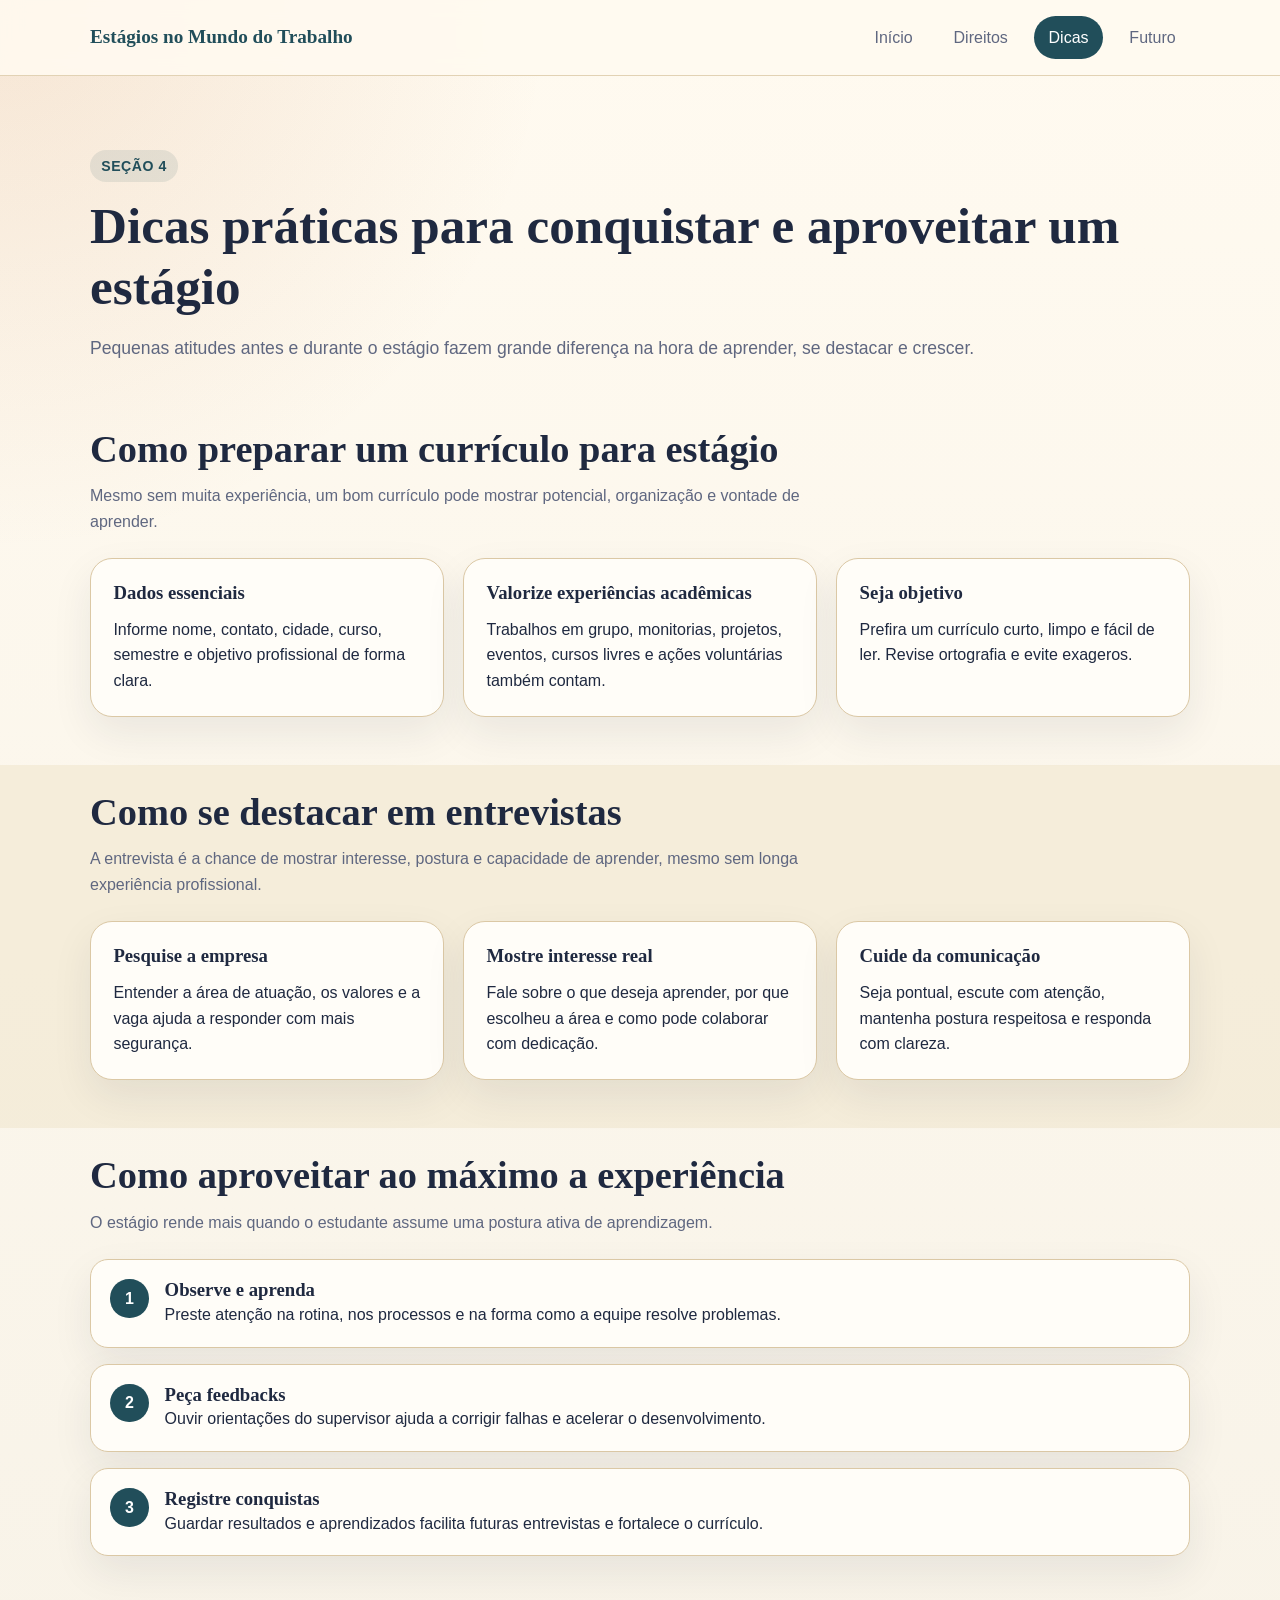
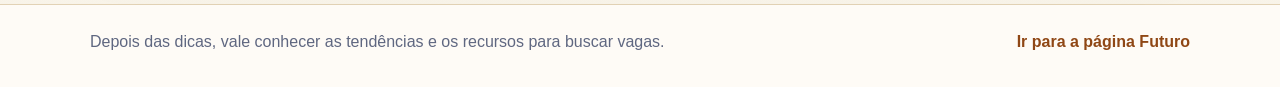
==== pages/dicas.html @ 53ed5a2e "projeto mundo do trabalho" ====
<!DOCTYPE html>
<html lang="pt-BR">
<head>
    <meta charset="UTF-8">
    <meta name="viewport" content="width=device-width, initial-scale=1.0">
    <meta name="description" content="Dicas práticas para currículo, entrevistas e aproveitamento da experiência de estágio.">
    <link rel="stylesheet" href="../style.css">
    <title>Estágios no Mundo do Trabalho | Dicas</title>
</head>
<body class="page-tips">
    <!-- Cabeçalho com a mesma navegação usada no restante do site -->
    <header class="site-header">
        <div class="container header-wrap">
            <a class="brand" href="../index.html">Estágios no Mundo do Trabalho</a>

            <!-- Menu principal com destaque da página atual -->
            <nav class="site-nav" aria-label="Navegação principal">
                <a href="../index.html">Início</a>
                <a href="direitos.html">Direitos</a>
                <a class="is-active" href="dicas.html">Dicas</a>
                <a href="futuro.html">Futuro</a>
            </nav>
        </div>
    </header>

    <main>
        <!-- Introdução curta para situar o visitante no tema da página -->
        <section class="subhero">
            <div class="container">
                <p class="eyebrow">Seção 4</p>
                <h1>Dicas práticas para conquistar e aproveitar um estágio</h1>
                <p class="lead">
                    Pequenas atitudes antes e durante o estágio fazem grande diferença na hora de aprender, se destacar e crescer.
                </p>
            </div>
        </section>

        <!-- Bloco com orientações para montar um currículo simples e objetivo -->
        <section class="section">
            <div class="container">
                <div class="section-heading">
                    <h2>Como preparar um currículo para estágio</h2>
                    <p>
                        Mesmo sem muita experiência, um bom currículo pode mostrar potencial, organização e vontade de aprender.
                    </p>
                </div>

                <div class="tips-grid">
                    <article class="tip-card">
                        <h3>Dados essenciais</h3>
                        <p>
                            Informe nome, contato, cidade, curso, semestre e objetivo profissional de forma clara.
                        </p>
                    </article>

                    <article class="tip-card">
                        <h3>Valorize experiências acadêmicas</h3>
                        <p>
                            Trabalhos em grupo, monitorias, projetos, eventos, cursos livres e ações voluntárias também contam.
                        </p>
                    </article>

                    <article class="tip-card">
                        <h3>Seja objetivo</h3>
                        <p>
                            Prefira um currículo curto, limpo e fácil de ler. Revise ortografia e evite exageros.
                        </p>
                    </article>
                </div>
            </div>
        </section>

        <!-- Seção com estratégias para o momento da entrevista -->
        <section class="section section-contrast">
            <div class="container">
                <div class="section-heading">
                    <h2>Como se destacar em entrevistas</h2>
                    <p>
                        A entrevista é a chance de mostrar interesse, postura e capacidade de aprender, mesmo sem longa experiência profissional.
                    </p>
                </div>

                <div class="card-grid">
                    <article class="info-card">
                        <h3>Pesquise a empresa</h3>
                        <p>
                            Entender a área de atuação, os valores e a vaga ajuda a responder com mais segurança.
                        </p>
                    </article>

                    <article class="info-card">
                        <h3>Mostre interesse real</h3>
                        <p>
                            Fale sobre o que deseja aprender, por que escolheu a área e como pode colaborar com dedicação.
                        </p>
                    </article>

                    <article class="info-card">
                        <h3>Cuide da comunicação</h3>
                        <p>
                            Seja pontual, escute com atenção, mantenha postura respeitosa e responda com clareza.
                        </p>
                    </article>
                </div>
            </div>
        </section>

        <!-- Seção com conselhos para aproveitar bem a vivência do estágio -->
        <section class="section">
            <div class="container">
                <div class="section-heading">
                    <h2>Como aproveitar ao máximo a experiência</h2>
                    <p>
                        O estágio rende mais quando o estudante assume uma postura ativa de aprendizagem.
                    </p>
                </div>

                <div class="timeline">
                    <article class="timeline-item">
                        <span class="timeline-number">1</span>
                        <div>
                            <h3>Observe e aprenda</h3>
                            <p>Preste atenção na rotina, nos processos e na forma como a equipe resolve problemas.</p>
                        </div>
                    </article>

                    <article class="timeline-item">
                        <span class="timeline-number">2</span>
                        <div>
                            <h3>Peça feedbacks</h3>
                            <p>Ouvir orientações do supervisor ajuda a corrigir falhas e acelerar o desenvolvimento.</p>
                        </div>
                    </article>

                    <article class="timeline-item">
                        <span class="timeline-number">3</span>
                        <div>
                            <h3>Registre conquistas</h3>
                            <p>Guardar resultados e aprendizados facilita futuras entrevistas e fortalece o currículo.</p>
                        </div>
                    </article>
                </div>
            </div>
        </section>
    </main>

    <!-- Rodapé com chamada para a última página do site -->
    <footer class="site-footer">
        <div class="container footer-wrap">
            <p>Depois das dicas, vale conhecer as tendências e os recursos para buscar vagas.</p>
            <a class="footer-link" href="futuro.html">Ir para a página Futuro</a>
        </div>
    </footer>
</body>
</html>
---- style.css ----
/* Reset básico para padronizar espaçamentos e facilitar o layout */
* {
    margin: 0;
    padding: 0;
    box-sizing: border-box;
}

/* Variáveis de cor e tipografia para manter consistência visual no site */
:root {
    --bg: #f8f3e8;
    --surface: #fffdf8;
    --surface-soft: #f1e5cd;
    --text: #1f2940;
    --text-soft: #5f6780;
    --primary: #c16a2a;
    --primary-dark: #8f4715;
    --accent: #214e5a;
    --border: #dbc8a5;
    --shadow: 0 16px 40px rgba(31, 41, 64, 0.08);
}

/* Configurações gerais do corpo da página */
body {
    min-height: 100vh;
    background:
        radial-gradient(circle at top left, rgba(193, 106, 42, 0.14), transparent 26%),
        linear-gradient(180deg, #fffaf0 0%, var(--bg) 100%);
    color: var(--text);
    font-family: "Trebuchet MS", "Gill Sans", sans-serif;
    line-height: 1.6;
}

/* Estilos base para títulos e links */
h1,
h2,
h3 {
    font-family: Georgia, "Times New Roman", serif;
    line-height: 1.2;
}

a {
    color: inherit;
    text-decoration: none;
}

/* Classe utilitária que centraliza o conteúdo e limita a largura */
.container {
    width: min(1100px, calc(100% - 2rem));
    margin: 0 auto;
}

/* Cabeçalho fixo para manter o menu sempre visível */
.site-header {
    position: sticky;
    top: 0;
    z-index: 10;
    backdrop-filter: blur(10px);
    background: rgba(255, 250, 240, 0.9);
    border-bottom: 1px solid rgba(219, 200, 165, 0.8);
}

/* Organização interna do cabeçalho */
.header-wrap {
    display: flex;
    justify-content: space-between;
    align-items: center;
    gap: 1rem;
    padding: 1rem 0;
}

/* Marca principal do site */
.brand {
    font-family: Georgia, "Times New Roman", serif;
    font-size: 1.2rem;
    font-weight: 700;
    color: var(--accent);
}

/* Bloco do menu de navegação */
.site-nav {
    display: flex;
    flex-wrap: wrap;
    gap: 0.75rem;
}

.site-nav a {
    padding: 0.55rem 0.9rem;
    border-radius: 999px;
    color: var(--text-soft);
    transition: 0.2s ease;
}

.site-nav a:hover,
.site-nav a.is-active {
    background: var(--accent);
    color: #fff;
}

/* Hero da página inicial com destaque visual maior */
.hero {
    padding: 5.5rem 0 3rem;
}

.hero-grid {
    display: grid;
    grid-template-columns: 1.5fr 1fr;
    gap: 1.5rem;
    align-items: center;
}

.hero h1,
.subhero h1 {
    font-size: clamp(2rem, 4vw, 3.6rem);
    margin-bottom: 1rem;
}

/* Texto introdutório em destaque */
.lead {
    font-size: 1.1rem;
    color: var(--text-soft);
    margin-bottom: 1rem;
}

.eyebrow {
    display: inline-block;
    margin-bottom: 0.8rem;
    padding: 0.3rem 0.7rem;
    border-radius: 999px;
    background: rgba(33, 78, 90, 0.1);
    color: var(--accent);
    font-size: 0.88rem;
    font-weight: 700;
    letter-spacing: 0.04em;
    text-transform: uppercase;
}

/* Grupo de botões da abertura do site */
.hero-actions {
    display: flex;
    flex-wrap: wrap;
    gap: 0.9rem;
    margin-top: 1.5rem;
}

.button {
    display: inline-flex;
    align-items: center;
    justify-content: center;
    padding: 0.85rem 1.2rem;
    border-radius: 999px;
    background: var(--primary);
    color: #fff;
    font-weight: 700;
}

.button:hover {
    background: var(--primary-dark);
}

.button-secondary {
    background: transparent;
    border: 1px solid var(--accent);
    color: var(--accent);
}

.button-secondary:hover {
    background: var(--accent);
    color: #fff;
}

/* Cartões reutilizados em várias partes do layout */
.hero-card,
.info-card,
.story-card,
.split-card,
.tip-card,
.resource-card,
.conclusion-box {
    background: var(--surface);
    border: 1px solid var(--border);
    border-radius: 22px;
    box-shadow: var(--shadow);
}

.hero-card {
    padding: 1.5rem;
}

/* Espaçamento padrão das seções */
.section {
    padding: 1.5rem 0 3rem;
}

/* Variação visual para alternar o fundo de algumas seções */
.section-contrast {
    background: rgba(241, 229, 205, 0.55);
}

/* Cabeçalho textual de cada seção */
.section-heading {
    max-width: 760px;
    margin-bottom: 1.5rem;
}

.section-heading h2 {
    font-size: clamp(1.7rem, 3vw, 2.5rem);
    margin-bottom: 0.7rem;
}

.section-heading p {
    color: var(--text-soft);
}

/* Grades para distribuir o conteúdo em colunas */
.card-grid,
.story-grid,
.tips-grid,
.resources-grid {
    display: grid;
    grid-template-columns: repeat(3, minmax(0, 1fr));
    gap: 1.2rem;
}

.info-card,
.story-card,
.tip-card,
.resource-card,
.split-card {
    padding: 1.4rem;
}

.info-card h3,
.story-card h3,
.tip-card h3,
.resource-card h3,
.split-card h3,
.hero-card h2,
.conclusion-box h2 {
    margin-bottom: 0.8rem;
}

/* Lista usada para tópicos resumidos */
.feature-list {
    list-style: none;
    display: grid;
    gap: 0.7rem;
}

.feature-list li {
    position: relative;
    padding-left: 1.2rem;
}

.feature-list li::before {
    content: "";
    position: absolute;
    left: 0;
    top: 0.62rem;
    width: 0.45rem;
    height: 0.45rem;
    border-radius: 50%;
    background: var(--primary);
}

/* Painel com links rápidos na página inicial */
.link-panel {
    display: grid;
    gap: 1rem;
}

.link-panel a {
    padding: 1rem 1.1rem;
    background: var(--surface);
    border: 1px solid var(--border);
    border-radius: 18px;
    box-shadow: var(--shadow);
    font-weight: 700;
}

.link-panel a:hover {
    border-color: var(--primary);
    color: var(--primary-dark);
}

/* Bloco em duas colunas para direitos e deveres */
.split-box {
    display: grid;
    grid-template-columns: repeat(2, minmax(0, 1fr));
    gap: 1.2rem;
    margin-top: 1.5rem;
}

/* Hero menor usado nas páginas internas */
.subhero {
    padding: 4.6rem 0 1.5rem;
}

/* Linha do tempo simples usada nas dicas práticas */
.timeline {
    display: grid;
    gap: 1rem;
}

.timeline-item {
    display: grid;
    grid-template-columns: auto 1fr;
    gap: 1rem;
    align-items: start;
    padding: 1.2rem;
    background: var(--surface);
    border: 1px solid var(--border);
    border-radius: 18px;
    box-shadow: var(--shadow);
}

.timeline-number {
    display: inline-flex;
    align-items: center;
    justify-content: center;
    width: 2.4rem;
    height: 2.4rem;
    border-radius: 50%;
    background: var(--accent);
    color: #fff;
    font-weight: 700;
}

/* Caixa destacada para a conclusão */
.conclusion-box {
    padding: 2rem;
}

/* Rodapé compartilhado */
.site-footer {
    padding: 1.5rem 0 2rem;
    border-top: 1px solid rgba(219, 200, 165, 0.8);
    background: rgba(255, 253, 248, 0.86);
}

.footer-wrap {
    display: flex;
    justify-content: space-between;
    align-items: center;
    gap: 1rem;
    flex-wrap: wrap;
}

.footer-wrap p {
    color: var(--text-soft);
}

.footer-link {
    color: var(--primary-dark);
    font-weight: 700;
}

.footer-link:hover,
.resource-card a:hover {
    text-decoration: underline;
}

/* Ajustes visuais para tablets e telas médias */
@media (max-width: 900px) {
    .hero-grid,
    .card-grid,
    .story-grid,
    .tips-grid,
    .resources-grid,
    .split-box {
        grid-template-columns: 1fr;
    }

    .header-wrap,
    .footer-wrap {
        flex-direction: column;
        align-items: flex-start;
    }
}

/* Ajustes finais para celulares */
@media (max-width: 600px) {
    .hero {
        padding-top: 4.5rem;
    }

    .site-nav {
        gap: 0.45rem;
    }

    .site-nav a,
    .button,
    .button-secondary {
        width: 100%;
        justify-content: center;
    }

    .hero-actions {
        width: 100%;
    }
}
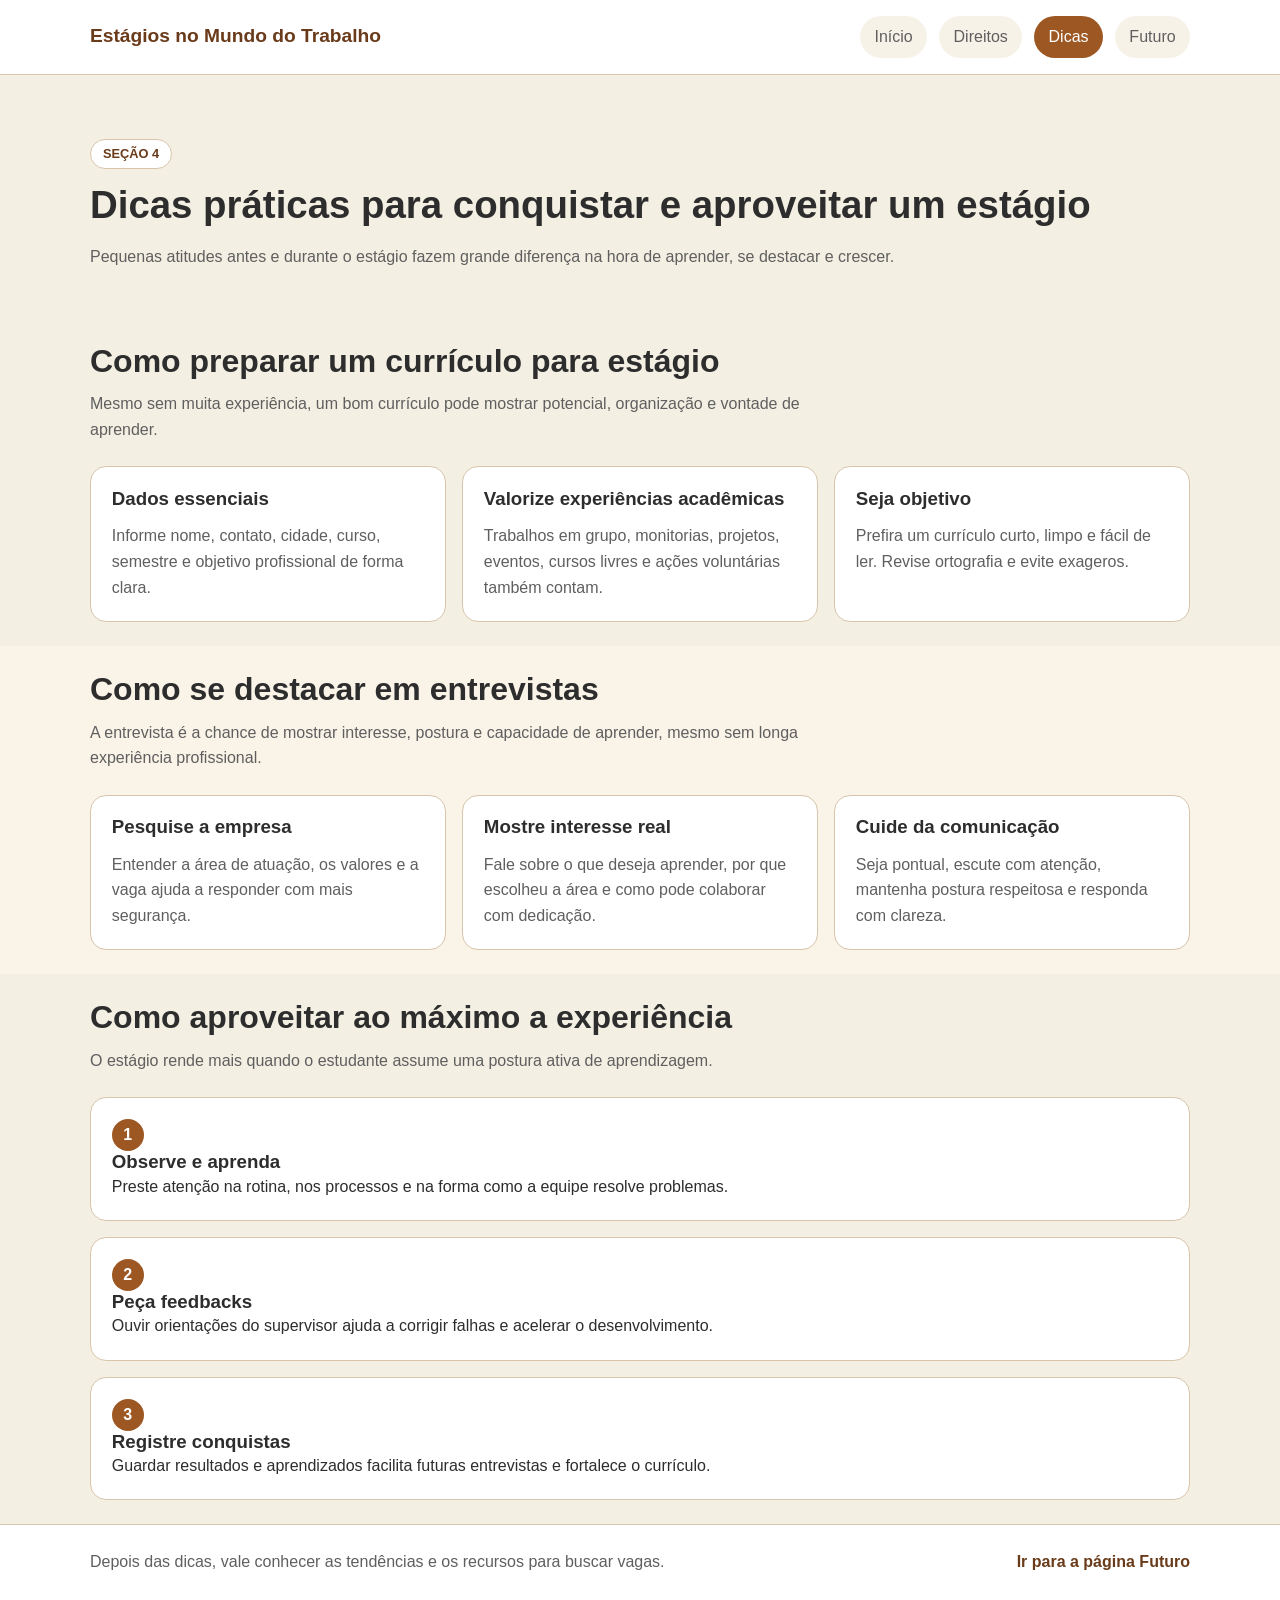
==== commit e08dd2a7: "atualizando..." ====
--- a/pages/dicas.html
+++ b/pages/dicas.html
@@ -7,17 +7,17 @@
     <link rel="stylesheet" href="../style.css">
     <title>Estágios no Mundo do Trabalho | Dicas</title>
 </head>
-<body class="page-tips">
+<body class="pagina-dicas">
     <!-- Cabeçalho com a mesma navegação usada no restante do site -->
-    <header class="site-header">
-        <div class="container header-wrap">
-            <a class="brand" href="../index.html">Estágios no Mundo do Trabalho</a>
+    <header class="cabecalho">
+        <div class="container topo">
+            <a class="marca" href="../index.html">Estágios no Mundo do Trabalho</a>
 
             <!-- Menu principal com destaque da página atual -->
-            <nav class="site-nav" aria-label="Navegação principal">
+            <nav class="menu">
                 <a href="../index.html">Início</a>
                 <a href="direitos.html">Direitos</a>
-                <a class="is-active" href="dicas.html">Dicas</a>
+                <a class="ativo" href="dicas.html">Dicas</a>
                 <a href="futuro.html">Futuro</a>
             </nav>
         </div>
@@ -25,42 +25,42 @@
 
     <main>
         <!-- Introdução curta para situar o visitante no tema da página -->
-        <section class="subhero">
+        <section class="subdestaque">
             <div class="container">
-                <p class="eyebrow">Seção 4</p>
+                <p class="etiqueta">Seção 4</p>
                 <h1>Dicas práticas para conquistar e aproveitar um estágio</h1>
-                <p class="lead">
+                <p class="texto-destaque">
                     Pequenas atitudes antes e durante o estágio fazem grande diferença na hora de aprender, se destacar e crescer.
                 </p>
             </div>
         </section>
 
         <!-- Bloco com orientações para montar um currículo simples e objetivo -->
-        <section class="section">
+        <section class="secao">
             <div class="container">
-                <div class="section-heading">
+                <div class="cabecalho-secao">
                     <h2>Como preparar um currículo para estágio</h2>
                     <p>
                         Mesmo sem muita experiência, um bom currículo pode mostrar potencial, organização e vontade de aprender.
                     </p>
                 </div>
 
-                <div class="tips-grid">
-                    <article class="tip-card">
+                <div class="grade-dicas">
+                    <article class="cartao-dica">
                         <h3>Dados essenciais</h3>
                         <p>
                             Informe nome, contato, cidade, curso, semestre e objetivo profissional de forma clara.
                         </p>
                     </article>
 
-                    <article class="tip-card">
+                    <article class="cartao-dica">
                         <h3>Valorize experiências acadêmicas</h3>
                         <p>
                             Trabalhos em grupo, monitorias, projetos, eventos, cursos livres e ações voluntárias também contam.
                         </p>
                     </article>
 
-                    <article class="tip-card">
+                    <article class="cartao-dica">
                         <h3>Seja objetivo</h3>
                         <p>
                             Prefira um currículo curto, limpo e fácil de ler. Revise ortografia e evite exageros.
@@ -71,31 +71,31 @@
         </section>
 
         <!-- Seção com estratégias para o momento da entrevista -->
-        <section class="section section-contrast">
+        <section class="secao secao-destaque">
             <div class="container">
-                <div class="section-heading">
+                <div class="cabecalho-secao">
                     <h2>Como se destacar em entrevistas</h2>
                     <p>
                         A entrevista é a chance de mostrar interesse, postura e capacidade de aprender, mesmo sem longa experiência profissional.
                     </p>
                 </div>
 
-                <div class="card-grid">
-                    <article class="info-card">
+                <div class="grade-cartoes">
+                    <article class="cartao">
                         <h3>Pesquise a empresa</h3>
                         <p>
                             Entender a área de atuação, os valores e a vaga ajuda a responder com mais segurança.
                         </p>
                     </article>
 
-                    <article class="info-card">
+                    <article class="cartao">
                         <h3>Mostre interesse real</h3>
                         <p>
                             Fale sobre o que deseja aprender, por que escolheu a área e como pode colaborar com dedicação.
                         </p>
                     </article>
 
-                    <article class="info-card">
+                    <article class="cartao">
                         <h3>Cuide da comunicação</h3>
                         <p>
                             Seja pontual, escute com atenção, mantenha postura respeitosa e responda com clareza.
@@ -106,34 +106,34 @@
         </section>
 
         <!-- Seção com conselhos para aproveitar bem a vivência do estágio -->
-        <section class="section">
+        <section class="secao">
             <div class="container">
-                <div class="section-heading">
+                <div class="cabecalho-secao">
                     <h2>Como aproveitar ao máximo a experiência</h2>
                     <p>
                         O estágio rende mais quando o estudante assume uma postura ativa de aprendizagem.
                     </p>
                 </div>
 
-                <div class="timeline">
-                    <article class="timeline-item">
-                        <span class="timeline-number">1</span>
+                <div class="linha-tempo">
+                    <article class="item-tempo">
+                        <span class="numero-tempo">1</span>
                         <div>
                             <h3>Observe e aprenda</h3>
                             <p>Preste atenção na rotina, nos processos e na forma como a equipe resolve problemas.</p>
                         </div>
                     </article>
 
-                    <article class="timeline-item">
-                        <span class="timeline-number">2</span>
+                    <article class="item-tempo">
+                        <span class="numero-tempo">2</span>
                         <div>
                             <h3>Peça feedbacks</h3>
                             <p>Ouvir orientações do supervisor ajuda a corrigir falhas e acelerar o desenvolvimento.</p>
                         </div>
                     </article>
 
-                    <article class="timeline-item">
-                        <span class="timeline-number">3</span>
+                    <article class="item-tempo">
+                        <span class="numero-tempo">3</span>
                         <div>
                             <h3>Registre conquistas</h3>
                             <p>Guardar resultados e aprendizados facilita futuras entrevistas e fortalece o currículo.</p>
@@ -145,11 +145,12 @@
     </main>
 
     <!-- Rodapé com chamada para a última página do site -->
-    <footer class="site-footer">
-        <div class="container footer-wrap">
+    <footer class="rodape-site">
+        <div class="container rodape">
             <p>Depois das dicas, vale conhecer as tendências e os recursos para buscar vagas.</p>
-            <a class="footer-link" href="futuro.html">Ir para a página Futuro</a>
+            <a class="link-rodape" href="futuro.html">Ir para a página Futuro</a>
         </div>
     </footer>
 </body>
 </html>
+
--- a/style.css
+++ b/style.css
@@ -5,62 +5,55 @@
     box-sizing: border-box;
 }
 
-/* Variáveis de cor e tipografia para manter consistência visual no site */
+/* Variáveis simples de cor para manter o site organizado */
 :root {
-    --bg: #f8f3e8;
-    --surface: #fffdf8;
-    --surface-soft: #f1e5cd;
-    --text: #1f2940;
-    --text-soft: #5f6780;
-    --primary: #c16a2a;
-    --primary-dark: #8f4715;
-    --accent: #214e5a;
-    --border: #dbc8a5;
-    --shadow: 0 16px 40px rgba(31, 41, 64, 0.08);
-}
-
-/* Configurações gerais do corpo da página */
+    --background: #f4efe3;
+    --surface: #ffffff;
+    --border: #d8c5aa;
+    --text: #2d2d2d;
+    --muted: #5f5f5f;
+    --primary: #9c5722;
+    --primary-dark: #6a3b1a;
+}
+
+/* Corpo básico da página */
 body {
     min-height: 100vh;
-    background:
-        radial-gradient(circle at top left, rgba(193, 106, 42, 0.14), transparent 26%),
-        linear-gradient(180deg, #fffaf0 0%, var(--bg) 100%);
+    background: var(--background);
     color: var(--text);
-    font-family: "Trebuchet MS", "Gill Sans", sans-serif;
+    font-family: Arial, sans-serif;
     line-height: 1.6;
 }
 
-/* Estilos base para títulos e links */
+/* Estilos simples para títulos e links */
 h1,
 h2,
 h3 {
-    font-family: Georgia, "Times New Roman", serif;
     line-height: 1.2;
 }
 
 a {
-    color: inherit;
+    color: var(--primary);
     text-decoration: none;
 }
 
-/* Classe utilitária que centraliza o conteúdo e limita a largura */
+a:hover {
+    text-decoration: underline;
+}
+
+/* Conteúdo central com largura máxima */
 .container {
     width: min(1100px, calc(100% - 2rem));
     margin: 0 auto;
 }
 
-/* Cabeçalho fixo para manter o menu sempre visível */
-.site-header {
-    position: sticky;
-    top: 0;
-    z-index: 10;
-    backdrop-filter: blur(10px);
-    background: rgba(255, 250, 240, 0.9);
-    border-bottom: 1px solid rgba(219, 200, 165, 0.8);
-}
-
-/* Organização interna do cabeçalho */
-.header-wrap {
+/* Cabeçalho do site */
+.cabecalho {
+    background: #fff;
+    border-bottom: 1px solid var(--border); /*Separação sutil do topo*/
+}
+
+.topo {
     display: flex;
     justify-content: space-between;
     align-items: center;
@@ -68,333 +61,277 @@
     padding: 1rem 0;
 }
 
-/* Marca principal do site */
-.brand {
-    font-family: Georgia, "Times New Roman", serif;
+.marca {
     font-size: 1.2rem;
     font-weight: 700;
-    color: var(--accent);
-}
-
-/* Bloco do menu de navegação */
-.site-nav {
+    color: var(--primary-dark);
+}
+
+.menu {
     display: flex;
     flex-wrap: wrap;
     gap: 0.75rem;
 }
 
-.site-nav a {
-    padding: 0.55rem 0.9rem;
+.menu a {
+    display: inline-block;
+    padding: 0.5rem 0.9rem;
     border-radius: 999px;
-    color: var(--text-soft);
-    transition: 0.2s ease;
-}
-
-.site-nav a:hover,
-.site-nav a.is-active {
-    background: var(--accent);
+    background: #f7f2e8;
+    color: var(--muted);
+}
+
+.menu a.ativo {
+    background: var(--primary);
     color: #fff;
 }
 
-/* Hero da página inicial com destaque visual maior */
-.hero {
-    padding: 5.5rem 0 3rem;
-}
-
-.hero-grid {
-    display: grid;
-    grid-template-columns: 1.5fr 1fr;
-    gap: 1.5rem;
-    align-items: center;
-}
-
-.hero h1,
-.subhero h1 {
-    font-size: clamp(2rem, 4vw, 3.6rem);
+/* Área principal de destaque */
+.destaque,
+.subdestaque {
+    padding: 4rem 0 2rem;
+}
+
+.destaque h1,
+.subdestaque h1 {
+    font-size: 2.4rem;
     margin-bottom: 1rem;
 }
 
-/* Texto introdutório em destaque */
-.lead {
-    font-size: 1.1rem;
-    color: var(--text-soft);
+.texto-destaque {
+    color: var(--muted);
     margin-bottom: 1rem;
 }
 
-.eyebrow {
+.etiqueta {
     display: inline-block;
     margin-bottom: 0.8rem;
-    padding: 0.3rem 0.7rem;
+    padding: 0.25rem 0.75rem;
     border-radius: 999px;
-    background: rgba(33, 78, 90, 0.1);
-    color: var(--accent);
-    font-size: 0.88rem;
-    font-weight: 700;
-    letter-spacing: 0.04em;
+    background: #fff;
+    border: 1px solid var(--border);
+    color: var(--primary-dark);
+    font-size: 0.8rem;
+    font-weight: 700;
     text-transform: uppercase;
 }
 
-/* Grupo de botões da abertura do site */
-.hero-actions {
+.acoes-destaque {
     display: flex;
     flex-wrap: wrap;
-    gap: 0.9rem;
+    gap: 0.8rem;
     margin-top: 1.5rem;
 }
 
-.button {
+.botao,
+.botao-secundario {
     display: inline-flex;
     align-items: center;
     justify-content: center;
-    padding: 0.85rem 1.2rem;
+    padding: 0.75rem 1.2rem;
     border-radius: 999px;
+    font-weight: 700;
+}
+
+.botao {
     background: var(--primary);
     color: #fff;
-    font-weight: 700;
-}
-
-.button:hover {
+}
+
+.botao-secundario {
+    background: #fff;
+    border: 1px solid var(--primary);
+    color: var(--primary);
+}
+
+.botao:hover,
+.botao-secundario:hover {
     background: var(--primary-dark);
-}
-
-.button-secondary {
-    background: transparent;
-    border: 1px solid var(--accent);
-    color: var(--accent);
-}
-
-.button-secondary:hover {
-    background: var(--accent);
     color: #fff;
 }
 
-/* Cartões reutilizados em várias partes do layout */
-.hero-card,
-.info-card,
-.story-card,
-.split-card,
-.tip-card,
-.resource-card,
-.conclusion-box {
+/* Layout simples de grade para as seções */
+.grade-destaque,
+.grade-cartoes,
+.grade-historias,
+.grade-dicas,
+.grade-recursos,
+.caixa-dupla {
+    display: grid;
+    gap: 1rem;
+}
+
+.grade-destaque {
+    grid-template-columns: 1.5fr 1fr;
+    align-items: center;
+}
+
+.grade-cartoes,
+.grade-historias,
+.grade-dicas,
+.grade-recursos,
+.caixa-dupla {
+    grid-template-columns: repeat(auto-fit, minmax(220px, 1fr));
+}
+
+/* Cartões do site */
+.cartao-destaque,
+.cartao,
+.cartao-historia,
+.cartao-dica,
+.cartao-recurso,
+.cartao-duplo,
+.caixa-conclusao,
+.item-tempo,
+.painel-links a {
     background: var(--surface);
     border: 1px solid var(--border);
-    border-radius: 22px;
-    box-shadow: var(--shadow);
-}
-
-.hero-card {
-    padding: 1.5rem;
-}
-
-/* Espaçamento padrão das seções */
-.section {
-    padding: 1.5rem 0 3rem;
-}
-
-/* Variação visual para alternar o fundo de algumas seções */
-.section-contrast {
-    background: rgba(241, 229, 205, 0.55);
-}
-
-/* Cabeçalho textual de cada seção */
-.section-heading {
+    border-radius: 16px;
+    padding: 1.3rem;
+}
+
+.secao {
+    padding: 1.5rem 0;
+}
+
+.secao-destaque {
+    background: #faf3e8;
+}
+
+.cabecalho-secao {
     max-width: 760px;
     margin-bottom: 1.5rem;
 }
 
-.section-heading h2 {
-    font-size: clamp(1.7rem, 3vw, 2.5rem);
+.cabecalho-secao h2 {
+    font-size: 2rem;
     margin-bottom: 0.7rem;
 }
 
-.section-heading p {
-    color: var(--text-soft);
-}
-
-/* Grades para distribuir o conteúdo em colunas */
-.card-grid,
-.story-grid,
-.tips-grid,
-.resources-grid {
-    display: grid;
-    grid-template-columns: repeat(3, minmax(0, 1fr));
-    gap: 1.2rem;
-}
-
-.info-card,
-.story-card,
-.tip-card,
-.resource-card,
-.split-card {
-    padding: 1.4rem;
-}
-
-.info-card h3,
-.story-card h3,
-.tip-card h3,
-.resource-card h3,
-.split-card h3,
-.hero-card h2,
-.conclusion-box h2 {
+.cabecalho-secao p,
+.cartao-destaque p,
+.cartao p,
+.cartao-historia p,
+.cartao-dica p,
+.cartao-recurso p {
+    color: var(--muted);
+}
+
+.cartao h3,
+.cartao-historia h3,
+.cartao-dica h3,
+.cartao-recurso h3,
+.cartao-duplo h3,
+.cartao-destaque h2,
+.caixa-conclusao h2 {
     margin-bottom: 0.8rem;
 }
 
-/* Lista usada para tópicos resumidos */
 .feature-list {
     list-style: none;
+    padding-left: 0;
     display: grid;
     gap: 0.7rem;
 }
 
 .feature-list li {
+    padding-left: 1rem;
     position: relative;
-    padding-left: 1.2rem;
 }
 
 .feature-list li::before {
-    content: "";
+    content: "•";
     position: absolute;
     left: 0;
-    top: 0.62rem;
-    width: 0.45rem;
-    height: 0.45rem;
+    top: 0;
+    color: var(--primary);
+}
+
+.painel-links {
+    display: grid;
+    gap: 1rem;
+}
+
+.painel-links a {
+    width: fit-content;
+}
+
+.linha-tempo {
+    display: grid;
+    gap: 1rem;
+}
+
+.item-tempo {
+    grid-template-columns: auto 1fr;
+    align-items: flex-start;
+}
+
+.numero-tempo {
+    display: inline-flex;
+    align-items: center;
+    justify-content: center;
+    width: 2rem;
+    height: 2rem;
     border-radius: 50%;
     background: var(--primary);
-}
-
-/* Painel com links rápidos na página inicial */
-.link-panel {
-    display: grid;
-    gap: 1rem;
-}
-
-.link-panel a {
-    padding: 1rem 1.1rem;
-    background: var(--surface);
-    border: 1px solid var(--border);
-    border-radius: 18px;
-    box-shadow: var(--shadow);
-    font-weight: 700;
-}
-
-.link-panel a:hover {
-    border-color: var(--primary);
+    color: #fff;
+    font-weight: 700;
+}
+
+.rodape {
+    display: flex;
+    flex-wrap: wrap;
+    gap: 1rem;
+    justify-content: space-between;
+    align-items: center;
+}
+
+.rodape-site {
+    padding: 1.5rem 0 2rem;
+    background: #fff;
+    border-top: 1px solid var(--border);
+}
+
+.rodape p {
+    color: var(--muted);
+}
+
+.link-rodape {
     color: var(--primary-dark);
-}
-
-/* Bloco em duas colunas para direitos e deveres */
-.split-box {
-    display: grid;
-    grid-template-columns: repeat(2, minmax(0, 1fr));
-    gap: 1.2rem;
-    margin-top: 1.5rem;
-}
-
-/* Hero menor usado nas páginas internas */
-.subhero {
-    padding: 4.6rem 0 1.5rem;
-}
-
-/* Linha do tempo simples usada nas dicas práticas */
-.timeline {
-    display: grid;
-    gap: 1rem;
-}
-
-.timeline-item {
-    display: grid;
-    grid-template-columns: auto 1fr;
-    gap: 1rem;
-    align-items: start;
-    padding: 1.2rem;
-    background: var(--surface);
-    border: 1px solid var(--border);
-    border-radius: 18px;
-    box-shadow: var(--shadow);
-}
-
-.timeline-number {
-    display: inline-flex;
-    align-items: center;
-    justify-content: center;
-    width: 2.4rem;
-    height: 2.4rem;
-    border-radius: 50%;
-    background: var(--accent);
-    color: #fff;
-    font-weight: 700;
-}
-
-/* Caixa destacada para a conclusão */
-.conclusion-box {
-    padding: 2rem;
-}
-
-/* Rodapé compartilhado */
-.site-footer {
-    padding: 1.5rem 0 2rem;
-    border-top: 1px solid rgba(219, 200, 165, 0.8);
-    background: rgba(255, 253, 248, 0.86);
-}
-
-.footer-wrap {
-    display: flex;
-    justify-content: space-between;
-    align-items: center;
-    gap: 1rem;
-    flex-wrap: wrap;
-}
-
-.footer-wrap p {
-    color: var(--text-soft);
-}
-
-.footer-link {
-    color: var(--primary-dark);
-    font-weight: 700;
-}
-
-.footer-link:hover,
-.resource-card a:hover {
+    font-weight: 700;
+}
+
+.link-rodape:hover {
     text-decoration: underline;
 }
 
-/* Ajustes visuais para tablets e telas médias */
 @media (max-width: 900px) {
-    .hero-grid,
-    .card-grid,
-    .story-grid,
-    .tips-grid,
-    .resources-grid,
-    .split-box {
+    .grade-destaque,
+    .grade-cartoes,
+    .grade-historias,
+    .grade-dicas,
+    .grade-recursos,
+    .caixa-dupla {
         grid-template-columns: 1fr;
     }
 
-    .header-wrap,
-    .footer-wrap {
+    .topo,
+    .rodape {
         flex-direction: column;
         align-items: flex-start;
     }
 }
 
-/* Ajustes finais para celulares */
 @media (max-width: 600px) {
-    .hero {
-        padding-top: 4.5rem;
-    }
-
-    .site-nav {
-        gap: 0.45rem;
-    }
-
-    .site-nav a,
-    .button,
-    .button-secondary {
-        width: 100%;
-        justify-content: center;
-    }
-
-    .hero-actions {
+    .menu,
+    .acoes-destaque {
         width: 100%;
     }
-}
+
+    .menu a,
+    .botao,
+    .botao-secundario {
+        width: 100%;
+        text-align: center;
+    }
+}
